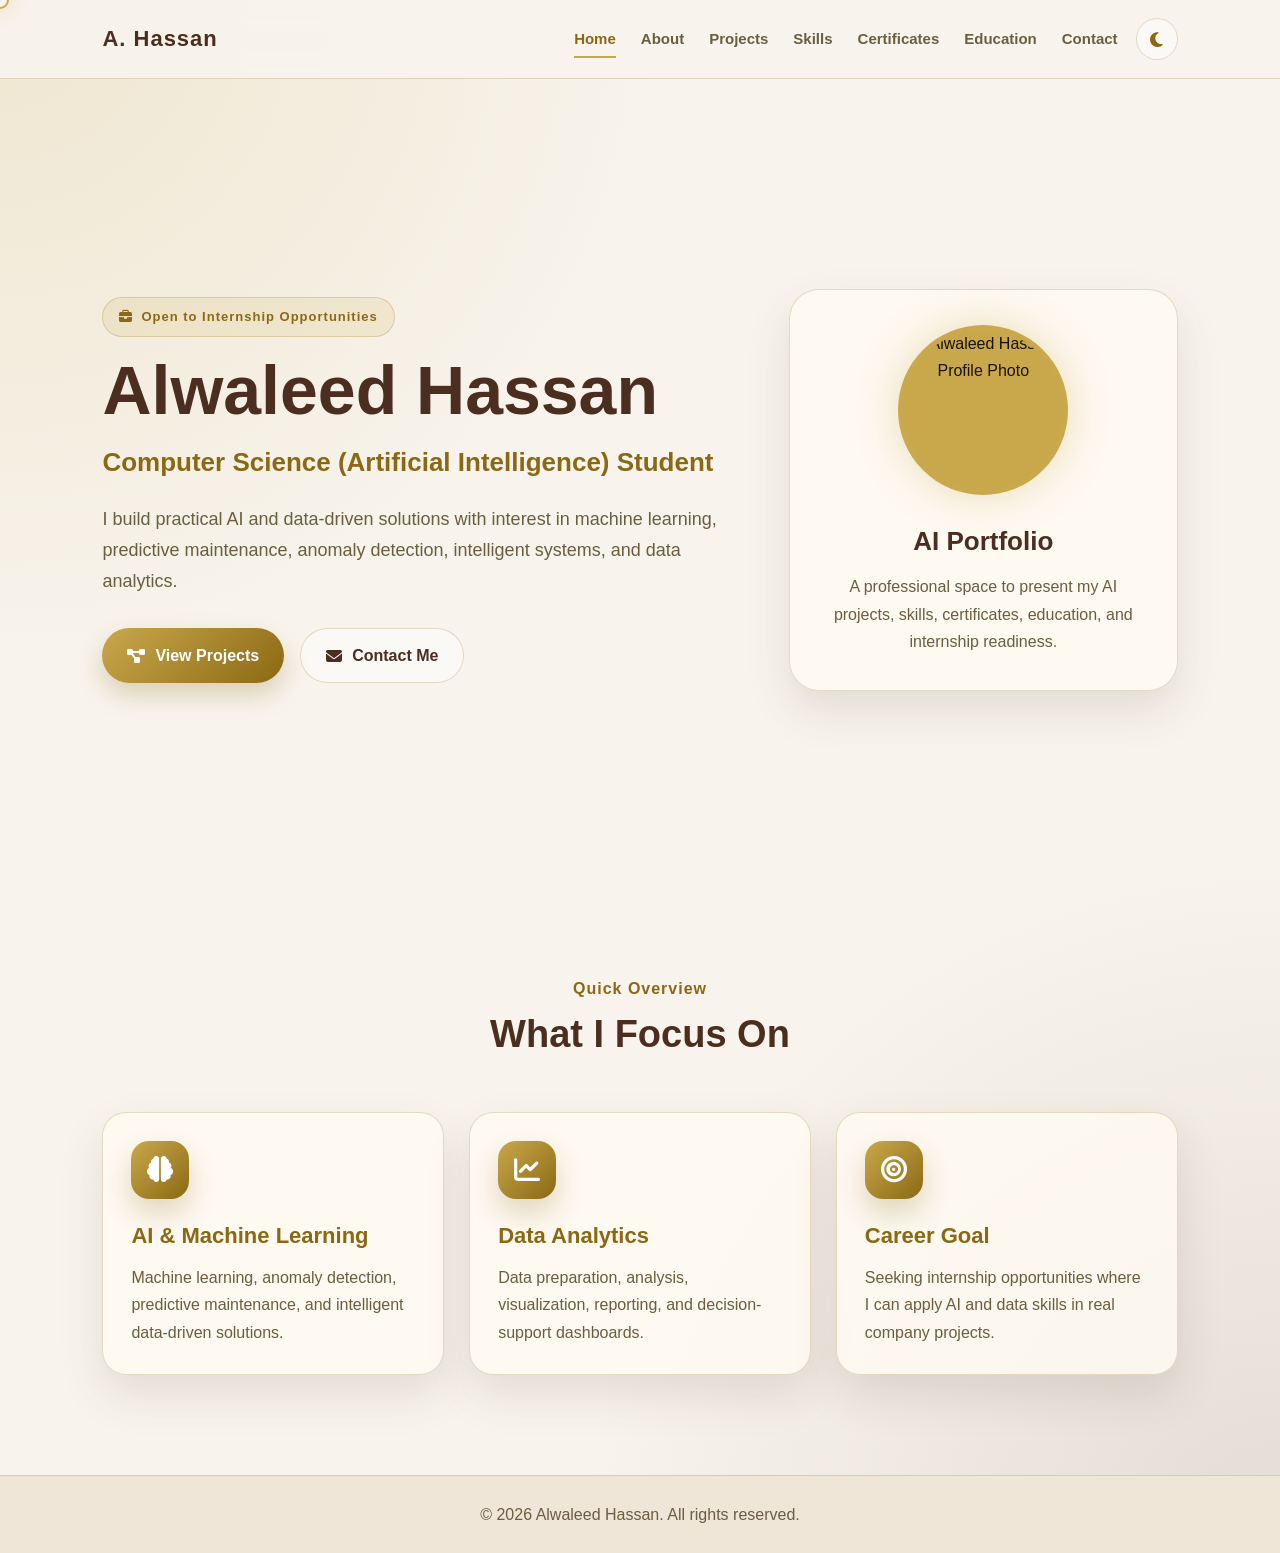
==== index.html @ 190d35f1 "Add files via upload" ====
<!DOCTYPE html>
<html lang="en">
<head>
  <meta charset="UTF-8" />
  <meta name="viewport" content="width=device-width, initial-scale=1.0" />

  <title>Alwaleed Hassan | Portfolio</title>

  <link rel="icon" type="image/png" href="assets/favicon.png.png" />
  <link rel="stylesheet" href="style.css" />

  <!-- Font Awesome Icons -->
  <link
    rel="stylesheet"
    href="https://cdnjs.cloudflare.com/ajax/libs/font-awesome/6.5.0/css/all.min.css"
  />
</head>
<body>

  <div class="custom-cursor" id="customCursor"></div>

  <header class="navbar">
    <a href="index.html" class="logo">A. Hassan</a>

    <div class="nav-right">
      <nav class="nav-links" id="navLinks">
        <a href="index.html" class="active">Home</a>
        <a href="about.html">About</a>
        <a href="projects.html">Projects</a>
        <a href="skills.html">Skills</a>
        <a href="certificates.html">Certificates</a>
        <a href="education.html">Education</a>
        <a href="contact.html">Contact</a>
      </nav>

      <button class="theme-toggle" id="themeToggle" aria-label="Toggle dark mode">
        <i class="fa-solid fa-moon"></i>
      </button>

      <button class="menu-btn" id="menuBtn" aria-label="Open menu">
        <i class="fa-solid fa-bars"></i>
      </button>
    </div>
  </header>

  <main class="home">
    <section class="hero">
      <div class="hero-content">
        <p class="eyebrow">
          <i class="fa-solid fa-briefcase"></i>
          Open to Internship Opportunities
        </p>

        <h1>Alwaleed Hassan</h1>

        <h2>Computer Science (Artificial Intelligence) Student</h2>

        <p class="hero-text">
          I build practical AI and data-driven solutions with interest in machine learning,
          predictive maintenance, anomaly detection, intelligent systems, and data analytics.
        </p>

        <div class="hero-buttons">
          <a href="projects.html" class="btn primary">
            <i class="fa-solid fa-diagram-project"></i>
            View Projects
          </a>

          <a href="contact.html" class="btn secondary">
            <i class="fa-solid fa-envelope"></i>
            Contact Me
          </a>
        </div>
      </div>

      <div class="hero-card">
        <div class="profile-photo-circle">
          <img src="assets/Images/profile.jpg.jpeg" alt="Alwaleed Hassan Profile Photo" />
        </div>

        <h3>AI Portfolio</h3>

        <p>
          A professional space to present my AI projects, skills, certificates,
          education, and internship readiness.
        </p>
      </div>
    </section>

    <section class="quick-section">
      <div class="section-title">
        <p>Quick Overview</p>
        <h2>What I Focus On</h2>
      </div>

      <div class="overview-grid">
        <div class="overview-card">
          <div class="card-icon">
            <i class="fa-solid fa-brain"></i>
          </div>

          <h3>AI & Machine Learning</h3>

          <p>
            Machine learning, anomaly detection, predictive maintenance,
            and intelligent data-driven solutions.
          </p>
        </div>

        <div class="overview-card">
          <div class="card-icon">
            <i class="fa-solid fa-chart-line"></i>
          </div>

          <h3>Data Analytics</h3>

          <p>
            Data preparation, analysis, visualization, reporting,
            and decision-support dashboards.
          </p>
        </div>

        <div class="overview-card">
          <div class="card-icon">
            <i class="fa-solid fa-bullseye"></i>
          </div>

          <h3>Career Goal</h3>

          <p>
            Seeking internship opportunities where I can apply AI and data skills
            in real company projects.
          </p>
        </div>
      </div>
    </section>
  </main>

  <footer>
    <p>© 2026 Alwaleed Hassan. All rights reserved.</p>
  </footer>

  <script src="script.js"></script>
</body>
</html>
---- style.css ----
* {
  margin: 0;
  padding: 0;
  box-sizing: border-box;
  font-family: "Segoe UI", Arial, sans-serif;
}

:root {
  --bg: #f8f4ed;
  --bg-soft: #efe6d7;
  --card: #fffaf2;
  --brown: #4b2e1f;
  --brown-soft: #7a5538;
  --gold: #c9a84c;
  --gold-dark: #8b6914;
  --text: #1a1208;
  --muted: #6b5d3f;
  --border: rgba(139, 105, 20, 0.22);
  --shadow: 0 20px 45px rgba(75, 46, 31, 0.12);
  --navbar-bg: rgba(248, 244, 237, 0.92);
  --button-light: rgba(255, 255, 255, 0.45);
}

body.dark-mode {
  --bg: #0f0b08;
  --bg-soft: #17110d;
  --card: #211711;
  --brown: #f5efe7;
  --brown-soft: #c8a27a;
  --gold: #d6a85c;
  --gold-dark: #d6a85c;
  --text: #f5efe7;
  --muted: #c8b7a6;
  --border: rgba(214, 168, 92, 0.25);
  --shadow: 0 20px 45px rgba(0, 0, 0, 0.35);
  --navbar-bg: rgba(15, 11, 8, 0.9);
  --button-light: rgba(255, 255, 255, 0.06);
}

html {
  scroll-behavior: smooth;
}

body {
  background:
    radial-gradient(circle at top left, rgba(201, 168, 76, 0.18), transparent 35%),
    radial-gradient(circle at bottom right, rgba(75, 46, 31, 0.12), transparent 35%),
    var(--bg);
  color: var(--text);
  line-height: 1.7;
  cursor: none;
  transition: background 0.35s ease, color 0.35s ease;
}

a,
button,
.btn,
.certificate-card,
.skill-category,
.overview-card,
.hero-card,
.about-photo-box {
  cursor: none;
}

/* Custom Cursor */
.custom-cursor {
  width: 18px;
  height: 18px;
  border: 2px solid var(--gold);
  border-radius: 50%;
  position: fixed;
  top: 0;
  left: 0;
  pointer-events: none;
  z-index: 99999;
  transform: translate(-50%, -50%);
  transition:
    width 0.18s ease,
    height 0.18s ease,
    background 0.18s ease,
    border-color 0.18s ease,
    opacity 0.18s ease;
  box-shadow: 0 0 18px rgba(201, 168, 76, 0.35);
}

.custom-cursor.cursor-hover {
  width: 42px;
  height: 42px;
  background: rgba(201, 168, 76, 0.14);
  border-color: var(--gold-dark);
}

.custom-cursor.cursor-hidden {
  opacity: 0;
}

/* Navbar */
.navbar {
  width: 100%;
  padding: 18px 8%;
  display: flex;
  justify-content: space-between;
  align-items: center;
  background: var(--navbar-bg);
  backdrop-filter: blur(14px);
  border-bottom: 1px solid var(--border);
  position: fixed;
  top: 0;
  z-index: 1000;
  transition: background 0.35s ease, border 0.35s ease;
}

.logo {
  color: var(--brown);
  text-decoration: none;
  font-size: 22px;
  font-weight: 800;
  letter-spacing: 1px;
}

.nav-right {
  display: flex;
  align-items: center;
  gap: 18px;
}

.nav-links {
  display: flex;
  gap: 25px;
}

.nav-links a {
  text-decoration: none;
  color: var(--muted);
  font-size: 15px;
  font-weight: 600;
  transition: 0.3s;
  position: relative;
}

.nav-links a::after {
  content: "";
  width: 0;
  height: 2px;
  background: var(--gold);
  position: absolute;
  left: 0;
  bottom: -6px;
  transition: 0.3s;
}

.nav-links a:hover,
.nav-links a.active {
  color: var(--gold-dark);
}

.nav-links a:hover::after,
.nav-links a.active::after {
  width: 100%;
}

.theme-toggle {
  width: 42px;
  height: 42px;
  border-radius: 50%;
  border: 1px solid var(--border);
  background: var(--button-light);
  color: var(--gold-dark);
  font-size: 17px;
  display: flex;
  align-items: center;
  justify-content: center;
  transition: 0.3s;
}

.theme-toggle:hover {
  transform: translateY(-3px);
  border-color: var(--gold);
  box-shadow: 0 12px 25px rgba(139, 105, 20, 0.18);
}

.menu-btn {
  display: none;
  background: none;
  border: none;
  color: var(--brown);
  font-size: 30px;
}

/* General Page */
.page,
.home {
  padding-top: 85px;
}

/* Home Hero */
.hero {
  min-height: 90vh;
  padding: 70px 8%;
  display: grid;
  grid-template-columns: 1.3fr 0.8fr;
  align-items: center;
  gap: 55px;
}

.eyebrow {
  display: inline-flex;
  align-items: center;
  gap: 8px;
  color: var(--gold-dark);
  background: rgba(201, 168, 76, 0.14);
  border: 1px solid var(--border);
  padding: 8px 16px;
  border-radius: 30px;
  font-size: 13px;
  font-weight: 700;
  letter-spacing: 1px;
  margin-bottom: 18px;
}

.hero h1 {
  font-size: 68px;
  line-height: 1.05;
  color: var(--brown);
  margin-bottom: 14px;
}

.hero h2 {
  font-size: 26px;
  color: var(--gold-dark);
  margin-bottom: 20px;
}

.hero-text {
  max-width: 680px;
  color: var(--muted);
  font-size: 18px;
}

.hero-buttons {
  display: flex;
  gap: 16px;
  margin-top: 32px;
  flex-wrap: wrap;
}

.btn {
  text-decoration: none;
  padding: 13px 25px;
  border-radius: 50px;
  font-weight: 800;
  display: inline-flex;
  align-items: center;
  gap: 10px;
  transition: 0.3s;
}

.primary {
  background: linear-gradient(135deg, var(--gold), var(--gold-dark));
  color: white;
  box-shadow: 0 12px 25px rgba(139, 105, 20, 0.25);
}

.primary:hover {
  transform: translateY(-4px);
  box-shadow: 0 18px 35px rgba(139, 105, 20, 0.32);
}

.secondary {
  color: var(--brown);
  border: 1px solid var(--border);
  background: var(--button-light);
}

.secondary:hover {
  transform: translateY(-4px);
  color: var(--gold-dark);
  border-color: var(--gold);
}

/* Hero Card */
.hero-card {
  background: rgba(255, 250, 242, 0.78);
  border: 1px solid var(--border);
  border-radius: 30px;
  padding: 35px;
  text-align: center;
  box-shadow: var(--shadow);
  animation: floatCard 4s ease-in-out infinite;
}

body.dark-mode .hero-card,
body.dark-mode .overview-card,
body.dark-mode .skill-category,
body.dark-mode .certificate-card,
body.dark-mode .skills-note,
body.dark-mode .certificates-note,
body.dark-mode .project-note {
  background: rgba(33, 23, 17, 0.9);
}

.profile-photo-circle {
  width: 170px;
  height: 170px;
  border-radius: 50%;
  overflow: hidden;
  margin: 0 auto 24px;
  border: 5px solid rgba(201, 168, 76, 0.35);
  box-shadow: 0 0 40px rgba(201, 168, 76, 0.35);
  background: var(--gold);
}

.profile-photo-circle img {
  width: 100%;
  height: 100%;
  object-fit: cover;
  object-position: center top;
  display: block;
}

.hero-card h3 {
  font-size: 26px;
  color: var(--brown);
  margin-bottom: 10px;
}

.hero-card p {
  color: var(--muted);
}

@keyframes floatCard {
  0%, 100% {
    transform: translateY(0);
  }

  50% {
    transform: translateY(-14px);
  }
}

/* Quick Overview */
.quick-section {
  padding: 80px 8% 100px;
}

.section-title {
  text-align: center;
  margin-bottom: 45px;
}

.section-title p {
  color: var(--gold-dark);
  font-weight: 800;
  letter-spacing: 1px;
}

.section-title h2 {
  color: var(--brown);
  font-size: 38px;
}

.overview-grid {
  display: grid;
  grid-template-columns: repeat(3, 1fr);
  gap: 25px;
}

.overview-card {
  background: rgba(255, 250, 242, 0.82);
  border: 1px solid var(--border);
  border-radius: 24px;
  padding: 28px;
  box-shadow: var(--shadow);
  transition: 0.3s;
}

.overview-card:hover {
  transform: translateY(-8px);
  border-color: var(--gold);
}

.overview-card h3 {
  color: var(--gold-dark);
  margin-bottom: 10px;
  font-size: 22px;
}

.overview-card p {
  color: var(--muted);
}

.card-icon {
  width: 58px;
  height: 58px;
  border-radius: 18px;
  background: linear-gradient(135deg, var(--gold), var(--gold-dark));
  color: white;
  display: flex;
  align-items: center;
  justify-content: center;
  font-size: 26px;
  margin-bottom: 18px;
  box-shadow: 0 14px 28px rgba(139, 105, 20, 0.24);
}

/* About Page */
.about-hero {
  padding: 100px 8% 70px;
  display: grid;
  grid-template-columns: 1fr 0.9fr;
  gap: 60px;
  align-items: center;
}

.about-left h1 {
  font-size: 50px;
  color: var(--brown);
  margin-bottom: 22px;
  line-height: 1.1;
}

.about-left p {
  color: var(--muted);
  font-size: 18px;
  margin-bottom: 18px;
  max-width: 680px;
}

.about-intro {
  font-weight: 500;
  color: var(--brown-soft) !important;
}

.about-photo-box {
  background: linear-gradient(135deg, var(--brown-soft), var(--brown));
  padding: 28px;
  border-radius: 30px;
  box-shadow: var(--shadow);
  min-height: 520px;
  display: flex;
  align-items: center;
  justify-content: center;
}

.about-photo-box img {
  width: 100%;
  height: 500px;
  object-fit: cover;
  object-position: center top;
  border-radius: 22px;
  display: block;
  background: var(--card);
}

.about-highlights {
  padding: 20px 8% 100px;
  display: grid;
  grid-template-columns: repeat(3, 1fr);
  gap: 25px;
}

/* Skills Page Shared */
.skills-page,
.certificates-page,
.projects-page,
.education-page,
.contact-page {
  padding-top: 85px;
}

.skills-hero,
.certificates-hero,
.projects-hero,
.education-hero,
.contact-hero {
  padding: 90px 8% 45px;
  text-align: center;
}

.skills-hero h1,
.certificates-hero h1,
.projects-hero h1,
.education-hero h1,
.contact-hero h1 {
  font-size: 54px;
  color: var(--brown);
  margin-bottom: 14px;
  line-height: 1.1;
}

.skills-hero p,
.certificates-hero p,
.projects-hero p,
.education-hero p,
.contact-hero p {
  max-width: 780px;
  margin: auto;
  color: var(--muted);
  font-size: 18px;
}

.skills-section,
.certificates-section,
.projects-section,
.education-section,
.contact-section {
  padding: 35px 8% 100px;
}

/* Footer */
footer {
  text-align: center;
  padding: 25px 8%;
  border-top: 1px solid var(--border);
  background: var(--bg-soft);
  color: var(--muted);
  transition: background 0.35s ease;
}

/* Responsive */
@media (max-width: 900px) {
  body {
    cursor: auto;
  }

  a,
  button,
  .btn,
  .certificate-card,
  .skill-category,
  .overview-card,
  .hero-card,
  .about-photo-box {
    cursor: pointer;
  }

  .custom-cursor {
    display: none;
  }

  .hero {
    grid-template-columns: 1fr;
    text-align: center;
    padding-top: 55px;
  }

  .hero-text {
    margin: auto;
  }

  .hero-buttons {
    justify-content: center;
  }

  .overview-grid,
  .about-highlights {
    grid-template-columns: 1fr;
  }

  .hero h1 {
    font-size: 44px;
  }

  .hero h2 {
    font-size: 21px;
  }

  .about-hero {
    grid-template-columns: 1fr;
    text-align: center;
    padding-top: 70px;
  }

  .about-left p {
    margin-left: auto;
    margin-right: auto;
  }

  .about-left h1 {
    font-size: 38px;
  }

  .about-photo-box {
    min-height: auto;
  }

  .about-photo-box img {
    height: 430px;
  }

  .nav-right {
    gap: 10px;
  }

  .nav-links {
    position: absolute;
    top: 75px;
    right: 8%;
    width: 240px;
    background: var(--card);
    border: 1px solid var(--border);
    border-radius: 18px;
    padding: 20px;
    display: none;
    flex-direction: column;
    box-shadow: var(--shadow);
  }

  .nav-links.active {
    display: flex;
  }

  .menu-btn {
    display: block;
  }

  .skills-hero h1,
  .certificates-hero h1,
  .projects-hero h1,
  .education-hero h1,
  .contact-hero h1 {
    font-size: 40px;
  }
}
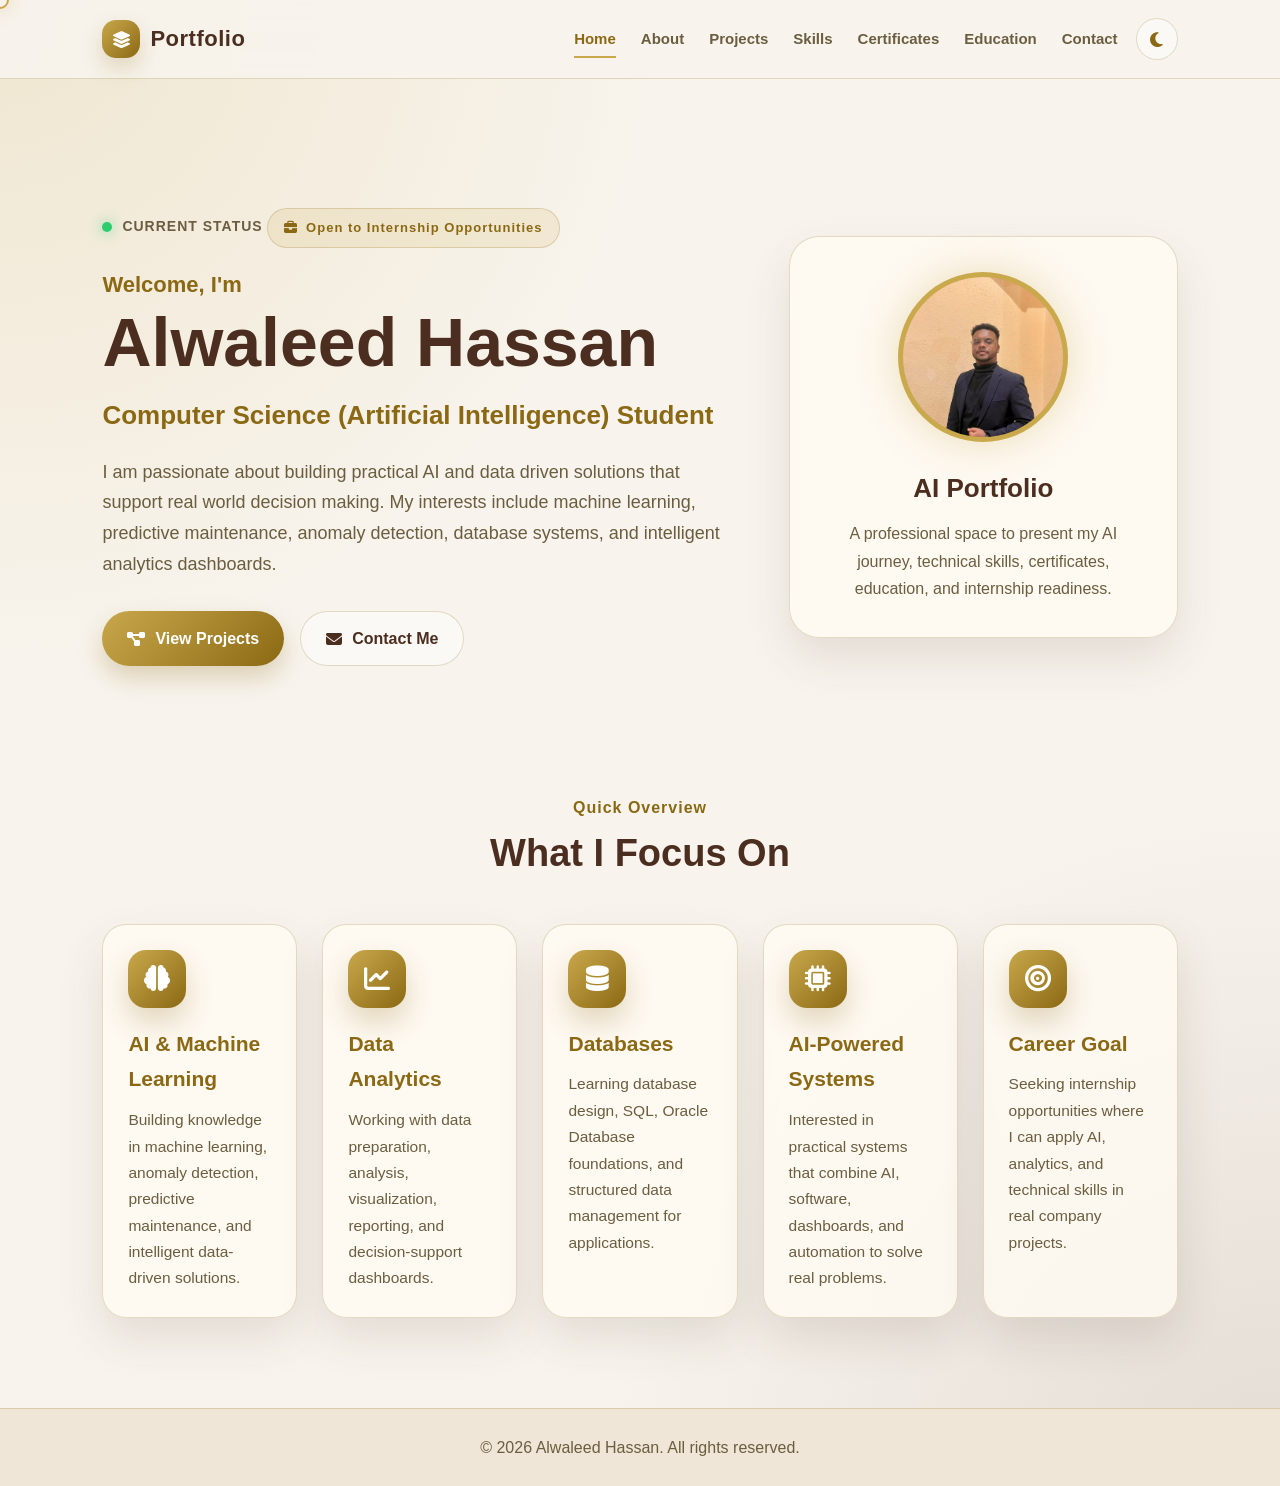
==== commit 8cc20881: "Add files via upload" ====
--- a/index.html
+++ b/index.html
@@ -20,7 +20,12 @@
   <div class="custom-cursor" id="customCursor"></div>
 
   <header class="navbar">
-    <a href="index.html" class="logo">A. Hassan</a>
+    <a href="index.html" class="logo">
+      <span class="logo-icon">
+        <i class="fa-solid fa-layer-group"></i>
+      </span>
+      <span>Portfolio</span>
+    </a>
 
     <div class="nav-right">
       <nav class="nav-links" id="navLinks">
@@ -46,18 +51,28 @@
   <main class="home">
     <section class="hero">
       <div class="hero-content">
+
+        <p class="status-line">
+          <span></span>
+          Current Status
+        </p>
+
         <p class="eyebrow">
           <i class="fa-solid fa-briefcase"></i>
           Open to Internship Opportunities
         </p>
+
+        <p class="welcome-text">Welcome, I'm</p>
 
         <h1>Alwaleed Hassan</h1>
 
         <h2>Computer Science (Artificial Intelligence) Student</h2>
 
         <p class="hero-text">
-          I build practical AI and data-driven solutions with interest in machine learning,
-          predictive maintenance, anomaly detection, intelligent systems, and data analytics.
+          I am passionate about building practical AI and data driven solutions that
+          support real world decision making. My interests include machine learning,
+          predictive maintenance, anomaly detection, database systems, and intelligent
+          analytics dashboards.
         </p>
 
         <div class="hero-buttons">
@@ -81,8 +96,8 @@
         <h3>AI Portfolio</h3>
 
         <p>
-          A professional space to present my AI projects, skills, certificates,
-          education, and internship readiness.
+          A professional space to present my AI journey, technical skills,
+          certificates, education, and internship readiness.
         </p>
       </div>
     </section>
@@ -93,7 +108,8 @@
         <h2>What I Focus On</h2>
       </div>
 
-      <div class="overview-grid">
+      <div class="overview-grid five-grid">
+
         <div class="overview-card">
           <div class="card-icon">
             <i class="fa-solid fa-brain"></i>
@@ -102,8 +118,8 @@
           <h3>AI & Machine Learning</h3>
 
           <p>
-            Machine learning, anomaly detection, predictive maintenance,
-            and intelligent data-driven solutions.
+            Building knowledge in machine learning, anomaly detection,
+            predictive maintenance, and intelligent data-driven solutions.
           </p>
         </div>
 
@@ -115,8 +131,34 @@
           <h3>Data Analytics</h3>
 
           <p>
-            Data preparation, analysis, visualization, reporting,
-            and decision-support dashboards.
+            Working with data preparation, analysis, visualization,
+            reporting, and decision-support dashboards.
+          </p>
+        </div>
+
+        <div class="overview-card">
+          <div class="card-icon">
+            <i class="fa-solid fa-database"></i>
+          </div>
+
+          <h3>Databases</h3>
+
+          <p>
+            Learning database design, SQL, Oracle Database foundations,
+            and structured data management for applications.
+          </p>
+        </div>
+
+        <div class="overview-card">
+          <div class="card-icon">
+            <i class="fa-solid fa-microchip"></i>
+          </div>
+
+          <h3>AI-Powered Systems</h3>
+
+          <p>
+            Interested in practical systems that combine AI, software,
+            dashboards, and automation to solve real problems.
           </p>
         </div>
 
@@ -128,10 +170,11 @@
           <h3>Career Goal</h3>
 
           <p>
-            Seeking internship opportunities where I can apply AI and data skills
-            in real company projects.
+            Seeking internship opportunities where I can apply AI,
+            analytics, and technical skills in real company projects.
           </p>
         </div>
+
       </div>
     </section>
   </main>
--- a/style.css
+++ b/style.css
@@ -116,7 +116,23 @@
   text-decoration: none;
   font-size: 22px;
   font-weight: 800;
-  letter-spacing: 1px;
+  letter-spacing: 0.5px;
+  display: inline-flex;
+  align-items: center;
+  gap: 10px;
+}
+
+.logo-icon {
+  width: 38px;
+  height: 38px;
+  border-radius: 14px;
+  background: linear-gradient(135deg, var(--gold), var(--gold-dark));
+  color: white;
+  display: inline-flex;
+  align-items: center;
+  justify-content: center;
+  font-size: 17px;
+  box-shadow: 0 10px 22px rgba(139, 105, 20, 0.22);
 }
 
 .nav-right {
@@ -196,12 +212,32 @@
 
 /* Home Hero */
 .hero {
-  min-height: 90vh;
-  padding: 70px 8%;
+  min-height: 76vh;
+  padding: 55px 8% 35px;
   display: grid;
   grid-template-columns: 1.3fr 0.8fr;
   align-items: center;
   gap: 55px;
+}
+
+.status-line {
+  color: var(--muted);
+  font-size: 14px;
+  font-weight: 800;
+  letter-spacing: 1px;
+  text-transform: uppercase;
+  display: inline-flex;
+  align-items: center;
+  gap: 10px;
+  margin-bottom: 12px;
+}
+
+.status-line span {
+  width: 10px;
+  height: 10px;
+  border-radius: 50%;
+  background: #2ecc71;
+  box-shadow: 0 0 14px rgba(46, 204, 113, 0.7);
 }
 
 .eyebrow {
@@ -219,6 +255,13 @@
   margin-bottom: 18px;
 }
 
+.welcome-text {
+  color: var(--gold-dark);
+  font-size: 22px;
+  font-weight: 800;
+  margin-bottom: 4px;
+}
+
 .hero h1 {
   font-size: 68px;
   line-height: 1.05;
@@ -233,7 +276,7 @@
 }
 
 .hero-text {
-  max-width: 680px;
+  max-width: 720px;
   color: var(--muted);
   font-size: 18px;
 }
@@ -296,7 +339,12 @@
 body.dark-mode .certificate-card,
 body.dark-mode .skills-note,
 body.dark-mode .certificates-note,
-body.dark-mode .project-note {
+body.dark-mode .project-note,
+body.dark-mode .projects-note,
+body.dark-mode .education-card,
+body.dark-mode .education-side-card,
+body.dark-mode .contact-card,
+body.dark-mode .contact-form-card {
   background: rgba(33, 23, 17, 0.9);
 }
 
@@ -341,12 +389,13 @@
 
 /* Quick Overview */
 .quick-section {
-  padding: 80px 8% 100px;
+  padding: 35px 8% 90px;
+  margin-top: -10px;
 }
 
 .section-title {
   text-align: center;
-  margin-bottom: 45px;
+  margin-bottom: 38px;
 }
 
 .section-title p {
@@ -366,11 +415,15 @@
   gap: 25px;
 }
 
+.five-grid {
+  grid-template-columns: repeat(5, 1fr);
+}
+
 .overview-card {
   background: rgba(255, 250, 242, 0.82);
   border: 1px solid var(--border);
   border-radius: 24px;
-  padding: 28px;
+  padding: 25px;
   box-shadow: var(--shadow);
   transition: 0.3s;
 }
@@ -383,11 +436,12 @@
 .overview-card h3 {
   color: var(--gold-dark);
   margin-bottom: 10px;
-  font-size: 22px;
+  font-size: 21px;
 }
 
 .overview-card p {
   color: var(--muted);
+  font-size: 15.5px;
 }
 
 .card-icon {
@@ -460,7 +514,7 @@
   gap: 25px;
 }
 
-/* Skills Page Shared */
+/* Shared Pages */
 .skills-page,
 .certificates-page,
 .projects-page,
@@ -519,6 +573,12 @@
 }
 
 /* Responsive */
+@media (max-width: 1200px) {
+  .five-grid {
+    grid-template-columns: repeat(2, 1fr);
+  }
+}
+
 @media (max-width: 900px) {
   body {
     cursor: auto;
@@ -542,7 +602,7 @@
   .hero {
     grid-template-columns: 1fr;
     text-align: center;
-    padding-top: 55px;
+    padding-top: 45px;
   }
 
   .hero-text {
@@ -554,6 +614,7 @@
   }
 
   .overview-grid,
+  .five-grid,
   .about-highlights {
     grid-template-columns: 1fr;
   }
@@ -564,6 +625,10 @@
 
   .hero h2 {
     font-size: 21px;
+  }
+
+  .welcome-text {
+    font-size: 19px;
   }
 
   .about-hero {
